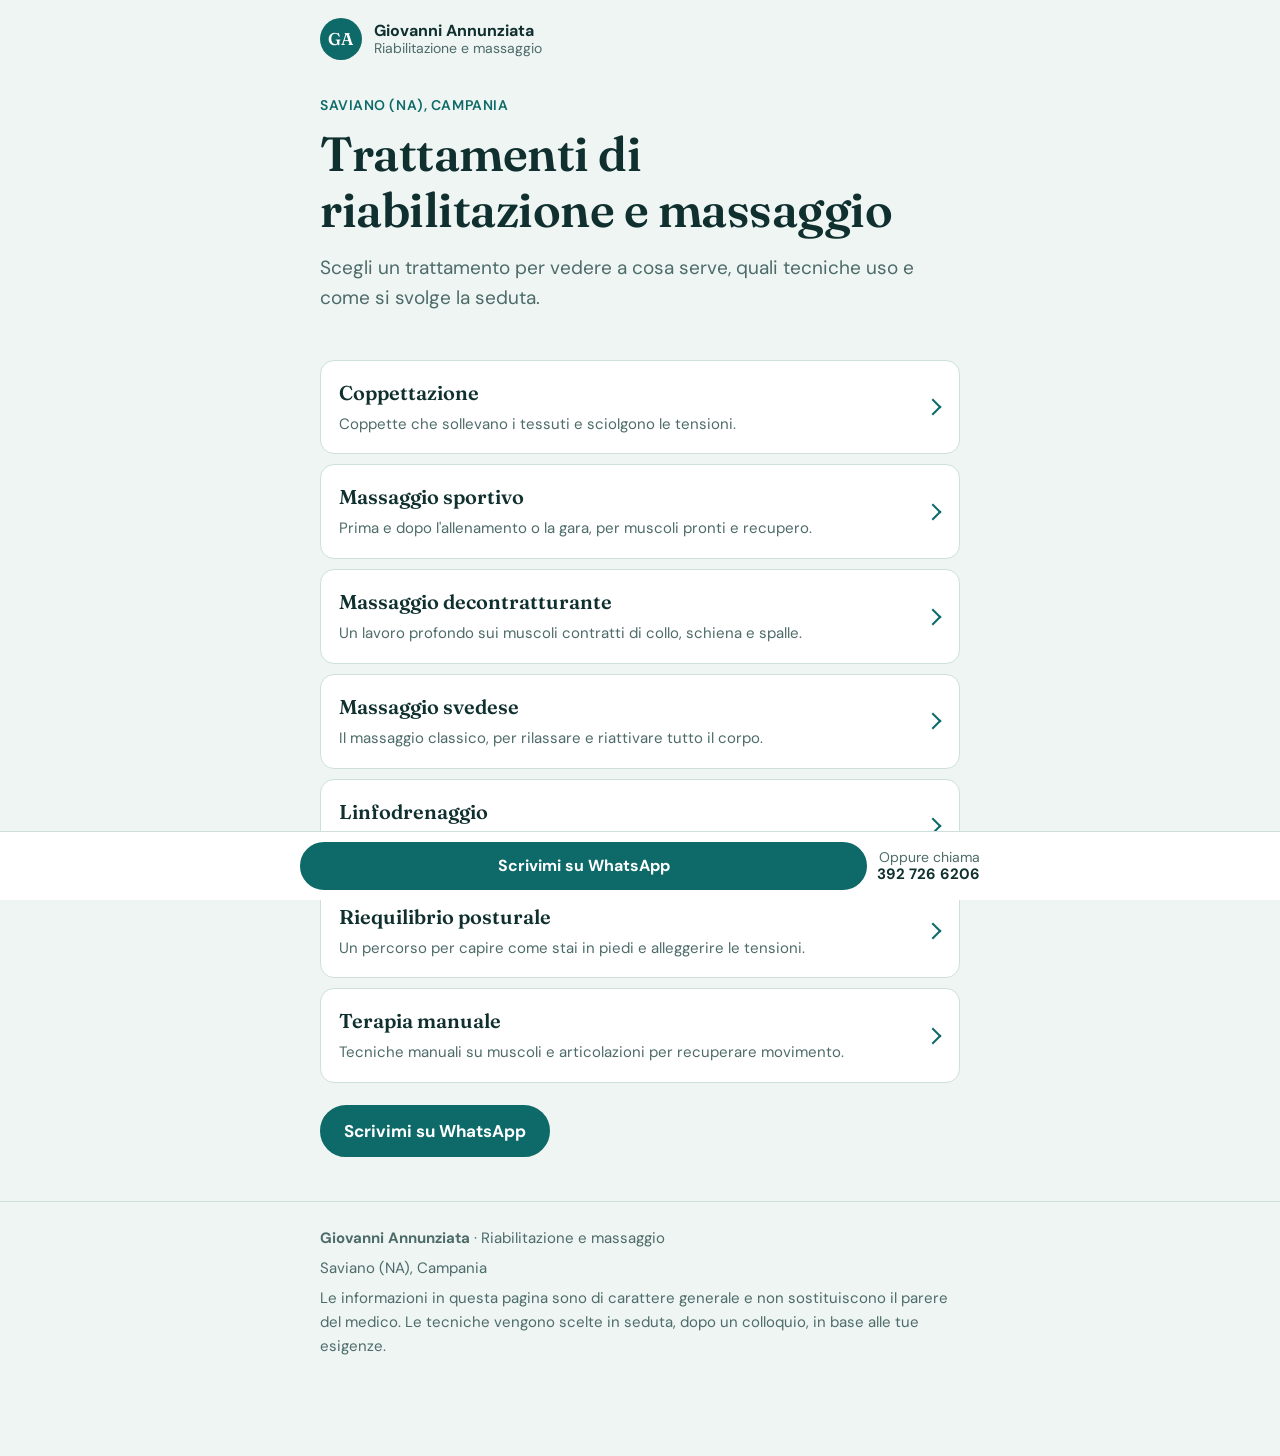
==== index.html @ 7cfac5d9 "Add files via upload" ====
<!DOCTYPE html>
<html lang="it">
<head>
<meta charset="utf-8">
<meta name="viewport" content="width=device-width, initial-scale=1, viewport-fit=cover">
<title>Giovanni Annunziata · Riabilitazione e massaggio</title>
<meta name="description" content="Riabilitazione e massaggio a Saviano (NA), Campania: schede dei trattamenti con tecniche e svolgimento della seduta.">
<meta name="theme-color" content="#0e6a69">
<link rel="preconnect" href="https://fonts.googleapis.com"><link rel="preconnect" href="https://fonts.gstatic.com" crossorigin><link href="https://fonts.googleapis.com/css2?family=DM+Sans:wght@400;600;700&amp;family=Fraunces:opsz,wght@9..144,500;9..144,600&amp;display=swap" rel="stylesheet">
<link rel="stylesheet" href="style.css">
</head>
<body>
<header class="top"><div class="wrap">
  <a class="brand" href="index.html" aria-label="Torna all'elenco dei trattamenti">
    <span class="mark" aria-hidden="true">GA</span>
    <span class="brand-text"><span class="brand-name">Giovanni Annunziata</span><span class="brand-sub">Riabilitazione e massaggio</span></span>
  </a>
</div></header>
<main class="wrap">
<div class="hero">
  <p class="eyebrow">Saviano (NA), Campania</p>
  <h1>Trattamenti di riabilitazione e massaggio</h1>
  <p class="lead">Scegli un trattamento per vedere a cosa serve, quali tecniche uso e come si svolge la seduta.</p>
</div>
<section><nav class="menu" aria-label="Trattamenti"><a href="coppettazione.html"><strong>Coppettazione</strong><span>Coppette che sollevano i tessuti e sciolgono le tensioni.</span></a><a href="massaggio-sportivo.html"><strong>Massaggio sportivo</strong><span>Prima e dopo l&#x27;allenamento o la gara, per muscoli pronti e recupero.</span></a><a href="massaggio-decontratturante.html"><strong>Massaggio decontratturante</strong><span>Un lavoro profondo sui muscoli contratti di collo, schiena e spalle.</span></a><a href="massaggio-svedese.html"><strong>Massaggio svedese</strong><span>Il massaggio classico, per rilassare e riattivare tutto il corpo.</span></a><a href="linfodrenaggio.html"><strong>Linfodrenaggio</strong><span>Manovre leggere e ritmiche per gonfiore e gambe pesanti.</span></a><a href="riequilibrio-posturale.html"><strong>Riequilibrio posturale</strong><span>Un percorso per capire come stai in piedi e alleggerire le tensioni.</span></a><a href="terapia-manuale.html"><strong>Terapia manuale</strong><span>Tecniche manuali su muscoli e articolazioni per recuperare movimento.</span></a></nav><div class="cta"><a class="btn" href="https://wa.me/393927266206?text=Buongiorno%2C%20vorrei%20informazioni%20sui%20trattamenti.">Scrivimi su WhatsApp</a></div></section>
</main>
<footer><div class="wrap">
  <p><strong>Giovanni Annunziata</strong> · Riabilitazione e massaggio</p>
  <p>Saviano (NA), Campania</p>
  <p>Le informazioni in questa pagina sono di carattere generale e non sostituiscono il parere del medico. Le tecniche vengono scelte in seduta, dopo un colloquio, in base alle tue esigenze.</p>
</div></footer>
<div class="dock"><div class="inner">
  <a class="btn" href="https://wa.me/393927266206?text=Buongiorno%2C%20vorrei%20informazioni%20sui%20trattamenti.">Scrivimi su WhatsApp</a>
  <a class="tel" href="tel:+393927266206">Oppure chiama<b>392 726 6206</b></a>
</div></div>
</body>
</html>
---- style.css ----
:root {
  --bg: #eef5f3;
  --surface: #ffffff;
  --ink: #10302f;
  --muted: #4d6b68;
  --accent: #0e6a69;
  --accent-soft: #d9ece8;
  --on-accent: #ffffff;
  --line: #cfe0dc;
  --font-display: "Fraunces", Georgia, "Times New Roman", serif;
  --font-body: "DM Sans", system-ui, -apple-system, "Segoe UI", Roboto, sans-serif;
  color-scheme: light;
}
@media (prefers-color-scheme: dark) {
  :root:not([data-theme="light"]) {
    --bg: #0c1a1a;
    --surface: #132524;
    --ink: #e5f1ee;
    --muted: #9ab6b1;
    --accent: #5cc4b4;
    --accent-soft: #1a3835;
    --on-accent: #08201e;
    --line: #234240;
    color-scheme: dark;
  }
}
:root[data-theme="dark"] {
  --bg: #0c1a1a;
  --surface: #132524;
  --ink: #e5f1ee;
  --muted: #9ab6b1;
  --accent: #5cc4b4;
  --accent-soft: #1a3835;
  --on-accent: #08201e;
  --line: #234240;
  color-scheme: dark;
}
* { box-sizing: border-box; }
html { -webkit-text-size-adjust: 100%; scroll-behavior: smooth; }
body { margin: 0; background: var(--bg); color: var(--ink); font-family: var(--font-body); font-size: 17px; line-height: 1.6; padding-bottom: calc(84px + env(safe-area-inset-bottom)); }
a { color: inherit; }
:focus-visible { outline: 3px solid var(--accent); outline-offset: 3px; border-radius: 6px; }
.wrap { width: 100%; max-width: 680px; margin: 0 auto; padding: 0 20px; }
.top { padding: 18px 0 0; }
.brand { display: flex; align-items: center; gap: 12px; text-decoration: none; }
.mark { width: 42px; height: 42px; border-radius: 50%; background: var(--accent); color: var(--on-accent); display: grid; place-items: center; font-family: var(--font-display); font-weight: 600; font-size: 17px; letter-spacing: .02em; }
.brand-text { display: flex; flex-direction: column; line-height: 1.2; }
.brand-name { font-weight: 700; font-size: 16px; }
.brand-sub { font-size: 14px; color: var(--muted); }
.hero { padding: 34px 0 8px; }
.eyebrow { margin: 0 0 10px; font-size: 14px; font-weight: 600; letter-spacing: .04em; color: var(--accent); text-transform: uppercase; }
h1, h2 { font-family: var(--font-display); font-weight: 600; line-height: 1.15; text-wrap: balance; margin: 0; }
h1 { font-size: clamp(34px, 9vw, 48px); letter-spacing: -.01em; }
h2 { font-size: 26px; margin-bottom: 14px; }
h3 { font-size: 17px; margin: 0 0 4px; }
.lead { font-size: 19px; color: var(--muted); margin: 16px 0 0; max-width: 60ch; }
section { margin-top: 38px; }
.ticks { list-style: none; margin: 0; padding: 0; display: grid; gap: 10px; }
.ticks li { position: relative; padding-left: 32px; }
.ticks li::before { content: ""; position: absolute; left: 0; top: .42em; width: 18px; height: 18px; border-radius: 50%; background: var(--accent-soft); border: 2px solid var(--accent); }
.ticks li::after { content: ""; position: absolute; left: 6px; top: calc(.42em + 4px); width: 4px; height: 8px; border: solid var(--accent); border-width: 0 2px 2px 0; transform: rotate(40deg); }
.cards { display: grid; gap: 12px; }
.card { background: var(--surface); border: 1px solid var(--line); border-radius: 14px; padding: 16px 18px; }
.card p { margin: 0; color: var(--muted); font-size: 16px; }
.steps { list-style: none; margin: 0; padding: 0; display: grid; gap: 16px; counter-reset: s; }
.steps li { position: relative; padding-left: 48px; counter-increment: s; }
.steps li::before { content: counter(s); position: absolute; left: 0; top: -2px; width: 34px; height: 34px; border-radius: 50%; background: var(--accent); color: var(--on-accent); display: grid; place-items: center; font-weight: 700; font-size: 15px; }
.panel { background: var(--accent-soft); border-radius: 14px; padding: 18px 20px; }
.panel h2 { font-size: 22px; margin-bottom: 8px; }
.panel p, .panel ul { margin: 0; }
.panel ul { padding-left: 20px; display: grid; gap: 6px; }
.panel .note { margin-top: 12px; font-size: 16px; color: var(--muted); }
.btn { display: inline-flex; align-items: center; justify-content: center; gap: 8px; min-height: 52px; padding: 0 22px; border-radius: 999px; background: var(--accent); color: var(--on-accent); font-weight: 700; font-size: 17px; text-decoration: none; border: 2px solid var(--accent); }
.btn.ghost { background: transparent; color: var(--accent); }
.btn:active { transform: translateY(1px); }
.cta { display: flex; flex-wrap: wrap; gap: 10px; margin-top: 22px; }
.menu { display: grid; gap: 10px; margin-top: 4px; }
.menu a { display: block; text-decoration: none; background: var(--surface); border: 1px solid var(--line); border-radius: 14px; padding: 16px 52px 16px 18px; position: relative; }
.menu a::after { content: ""; position: absolute; right: 20px; top: 50%; width: 10px; height: 10px; border: solid var(--accent); border-width: 2px 2px 0 0; transform: translateY(-50%) rotate(45deg); }
.menu a:hover { border-color: var(--accent); }
.menu strong { display: block; font-family: var(--font-display); font-size: 20px; font-weight: 600; }
.menu span { color: var(--muted); font-size: 15px; }
.chips { display: flex; flex-wrap: wrap; gap: 8px; }
.chips a { text-decoration: none; font-size: 15px; font-weight: 600; padding: 8px 14px; border-radius: 999px; background: var(--surface); border: 1px solid var(--line); }
.chips a:hover { border-color: var(--accent); }
footer { margin-top: 44px; padding: 24px 0 8px; border-top: 1px solid var(--line); color: var(--muted); font-size: 15px; }
footer p { margin: 0 0 6px; }
.dock { position: fixed; left: 0; right: 0; bottom: 0; z-index: 10; background: var(--surface); border-top: 1px solid var(--line); padding: 10px 16px calc(10px + env(safe-area-inset-bottom)); }
.dock .inner { max-width: 680px; margin: 0 auto; display: flex; gap: 10px; align-items: center; }
.dock .btn { flex: 1; min-height: 48px; font-size: 16px; padding: 0 14px; }
.dock .tel { flex: 0 0 auto; font-size: 14px; color: var(--muted); text-decoration: none; line-height: 1.2; text-align: right; }
.dock .tel b { display: block; color: var(--ink); font-size: 15px; font-variant-numeric: tabular-nums; }
@media (min-width: 640px) {
  body { font-size: 18px; }
  .cards { grid-template-columns: 1fr 1fr; }
}
@media (prefers-reduced-motion: reduce) {
  html { scroll-behavior: auto; }
  .btn:active { transform: none; }
}
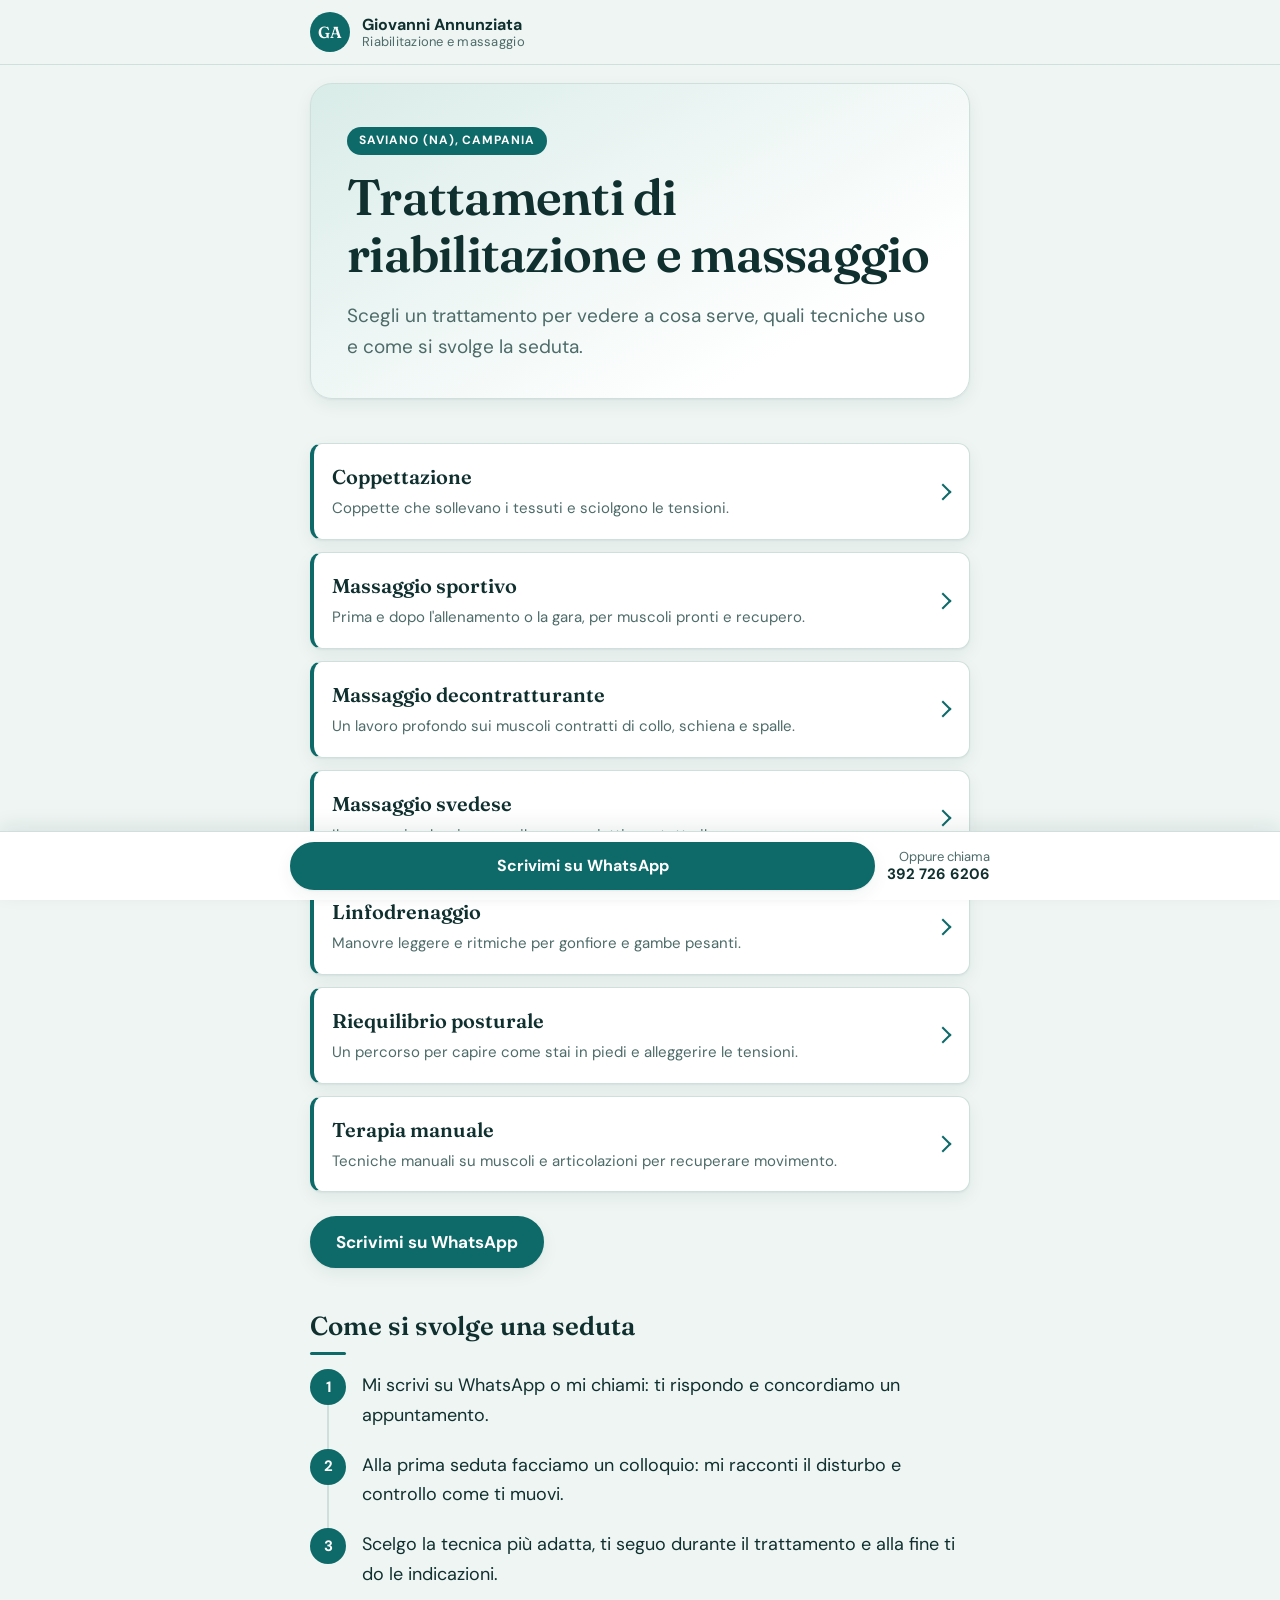
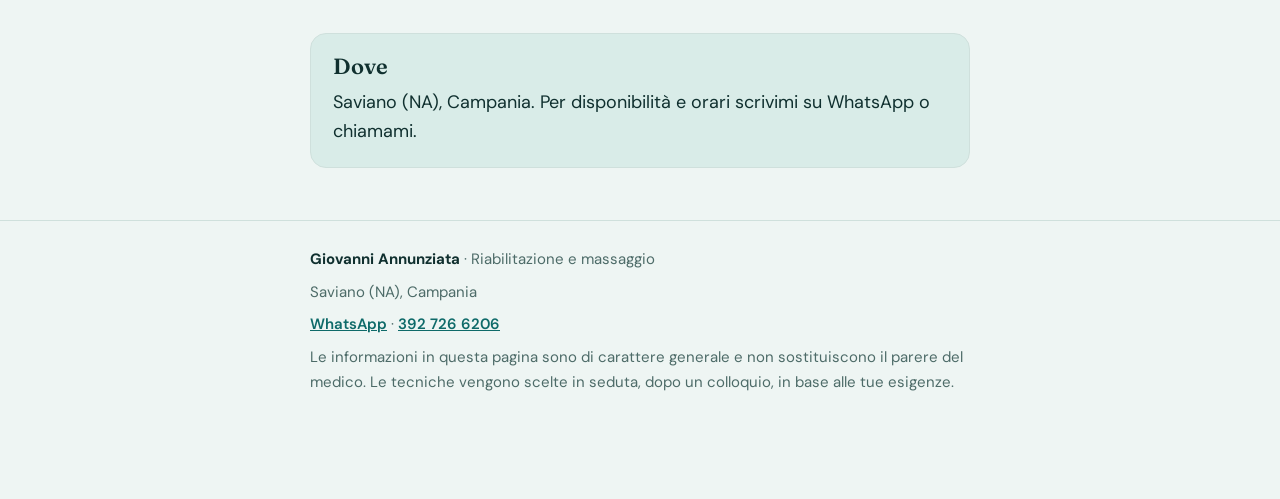
==== commit ad11aa29: "Add files via upload" ====
--- a/index.html
+++ b/index.html
@@ -6,7 +6,13 @@
 <title>Giovanni Annunziata · Riabilitazione e massaggio</title>
 <meta name="description" content="Riabilitazione e massaggio a Saviano (NA), Campania: schede dei trattamenti con tecniche e svolgimento della seduta.">
 <meta name="theme-color" content="#0e6a69">
+<meta property="og:type" content="website">
+<meta property="og:locale" content="it_IT">
+<meta property="og:title" content="Giovanni Annunziata · Riabilitazione e massaggio">
+<meta property="og:description" content="Riabilitazione e massaggio a Saviano (NA), Campania: schede dei trattamenti con tecniche e svolgimento della seduta.">
+<link rel="icon" href="data:image/svg+xml,%3Csvg xmlns='http://www.w3.org/2000/svg' viewBox='0 0 64 64'%3E%3Crect width='64' height='64' rx='32' fill='%230e6a69'/%3E%3Ctext x='32' y='42' font-family='Georgia,serif' font-size='28' font-weight='600' text-anchor='middle' fill='white'%3EGA%3C/text%3E%3C/svg%3E">
 <link rel="preconnect" href="https://fonts.googleapis.com"><link rel="preconnect" href="https://fonts.gstatic.com" crossorigin><link href="https://fonts.googleapis.com/css2?family=DM+Sans:wght@400;600;700&amp;family=Fraunces:opsz,wght@9..144,500;9..144,600&amp;display=swap" rel="stylesheet">
+<script type="application/ld+json">{"@context":"https://schema.org","@type":"LocalBusiness","name":"Giovanni Annunziata","description":"Riabilitazione e massaggio","telephone":"+393927266206","url":"https://annunziatagio.github.io/","address":{"@type":"PostalAddress","addressLocality":"Saviano","addressRegion":"NA","addressCountry":"IT"}}</script>
 <link rel="stylesheet" href="style.css">
 </head>
 <body>
@@ -23,10 +29,13 @@
   <p class="lead">Scegli un trattamento per vedere a cosa serve, quali tecniche uso e come si svolge la seduta.</p>
 </div>
 <section><nav class="menu" aria-label="Trattamenti"><a href="coppettazione.html"><strong>Coppettazione</strong><span>Coppette che sollevano i tessuti e sciolgono le tensioni.</span></a><a href="massaggio-sportivo.html"><strong>Massaggio sportivo</strong><span>Prima e dopo l&#x27;allenamento o la gara, per muscoli pronti e recupero.</span></a><a href="massaggio-decontratturante.html"><strong>Massaggio decontratturante</strong><span>Un lavoro profondo sui muscoli contratti di collo, schiena e spalle.</span></a><a href="massaggio-svedese.html"><strong>Massaggio svedese</strong><span>Il massaggio classico, per rilassare e riattivare tutto il corpo.</span></a><a href="linfodrenaggio.html"><strong>Linfodrenaggio</strong><span>Manovre leggere e ritmiche per gonfiore e gambe pesanti.</span></a><a href="riequilibrio-posturale.html"><strong>Riequilibrio posturale</strong><span>Un percorso per capire come stai in piedi e alleggerire le tensioni.</span></a><a href="terapia-manuale.html"><strong>Terapia manuale</strong><span>Tecniche manuali su muscoli e articolazioni per recuperare movimento.</span></a></nav><div class="cta"><a class="btn" href="https://wa.me/393927266206?text=Buongiorno%2C%20vorrei%20informazioni%20sui%20trattamenti.">Scrivimi su WhatsApp</a></div></section>
+<section><h2>Come si svolge una seduta</h2><ol class="steps"><li>Mi scrivi su WhatsApp o mi chiami: ti rispondo e concordiamo un appuntamento.</li><li>Alla prima seduta facciamo un colloquio: mi racconti il disturbo e controllo come ti muovi.</li><li>Scelgo la tecnica più adatta, ti seguo durante il trattamento e alla fine ti do le indicazioni.</li></ol></section>
+<section><div class="panel"><h2>Dove</h2><p>Saviano (NA), Campania. Per disponibilità e orari scrivimi su WhatsApp o chiamami.</p></div></section>
 </main>
 <footer><div class="wrap">
   <p><strong>Giovanni Annunziata</strong> · Riabilitazione e massaggio</p>
   <p>Saviano (NA), Campania</p>
+  <p class="foot-contact"><a href="https://wa.me/393927266206?text=Buongiorno%2C%20vorrei%20informazioni.">WhatsApp</a> · <a href="tel:+393927266206">392 726 6206</a></p>
   <p>Le informazioni in questa pagina sono di carattere generale e non sostituiscono il parere del medico. Le tecniche vengono scelte in seduta, dopo un colloquio, in base alle tue esigenze.</p>
 </div></footer>
 <div class="dock"><div class="inner">
--- a/style.css
+++ b/style.css
@@ -7,6 +7,7 @@
   --accent-soft: #d9ece8;
   --on-accent: #ffffff;
   --line: #cfe0dc;
+  --shadow: 0 1px 2px rgba(16, 48, 47, .06), 0 6px 18px rgba(16, 48, 47, .06);
   --font-display: "Fraunces", Georgia, "Times New Roman", serif;
   --font-body: "DM Sans", system-ui, -apple-system, "Segoe UI", Roboto, sans-serif;
   color-scheme: light;
@@ -21,6 +22,7 @@
     --accent-soft: #1a3835;
     --on-accent: #08201e;
     --line: #234240;
+    --shadow: 0 1px 2px rgba(0, 0, 0, .3), 0 6px 18px rgba(0, 0, 0, .25);
     color-scheme: dark;
   }
 }
@@ -33,68 +35,85 @@
   --accent-soft: #1a3835;
   --on-accent: #08201e;
   --line: #234240;
+  --shadow: 0 1px 2px rgba(0, 0, 0, .3), 0 6px 18px rgba(0, 0, 0, .25);
   color-scheme: dark;
 }
 * { box-sizing: border-box; }
 html { -webkit-text-size-adjust: 100%; scroll-behavior: smooth; }
-body { margin: 0; background: var(--bg); color: var(--ink); font-family: var(--font-body); font-size: 17px; line-height: 1.6; padding-bottom: calc(84px + env(safe-area-inset-bottom)); }
+body { margin: 0; background: var(--bg); color: var(--ink); font-family: var(--font-body); font-size: 17px; line-height: 1.65; padding-bottom: calc(88px + env(safe-area-inset-bottom)); }
 a { color: inherit; }
 :focus-visible { outline: 3px solid var(--accent); outline-offset: 3px; border-radius: 6px; }
-.wrap { width: 100%; max-width: 680px; margin: 0 auto; padding: 0 20px; }
-.top { padding: 18px 0 0; }
+.wrap { width: 100%; max-width: 700px; margin: 0 auto; padding: 0 20px; }
+.top { position: sticky; top: 0; z-index: 20; padding: 12px 0; background: var(--bg); border-bottom: 1px solid var(--line); }
+@supports (backdrop-filter: blur(8px)) { .top { background: color-mix(in srgb, var(--bg) 85%, transparent); backdrop-filter: blur(10px); } }
 .brand { display: flex; align-items: center; gap: 12px; text-decoration: none; }
-.mark { width: 42px; height: 42px; border-radius: 50%; background: var(--accent); color: var(--on-accent); display: grid; place-items: center; font-family: var(--font-display); font-weight: 600; font-size: 17px; letter-spacing: .02em; }
+.mark { width: 40px; height: 40px; border-radius: 50%; background: var(--accent); color: var(--on-accent); display: grid; place-items: center; font-family: var(--font-display); font-weight: 600; font-size: 16px; letter-spacing: .02em; }
 .brand-text { display: flex; flex-direction: column; line-height: 1.2; }
 .brand-name { font-weight: 700; font-size: 16px; }
-.brand-sub { font-size: 14px; color: var(--muted); }
-.hero { padding: 34px 0 8px; }
-.eyebrow { margin: 0 0 10px; font-size: 14px; font-weight: 600; letter-spacing: .04em; color: var(--accent); text-transform: uppercase; }
+.brand-sub { font-size: 13px; color: var(--muted); letter-spacing: .02em; }
+.back { display: inline-flex; align-items: center; gap: 6px; margin-top: 18px; font-size: 15px; font-weight: 600; color: var(--accent); text-decoration: none; }
+.back::before { content: "\2190"; font-size: 17px; }
+.back:hover { text-decoration: underline; }
+.hero { margin-top: 18px; padding: 30px 22px 28px; border: 1px solid var(--line); border-radius: 22px; background: linear-gradient(150deg, var(--accent-soft) 0%, var(--surface) 78%); box-shadow: var(--shadow); }
+.eyebrow { display: inline-block; margin: 0 0 14px; padding: 4px 12px; border-radius: 999px; background: var(--accent); color: var(--on-accent); font-size: 12px; font-weight: 700; letter-spacing: .08em; text-transform: uppercase; }
 h1, h2 { font-family: var(--font-display); font-weight: 600; line-height: 1.15; text-wrap: balance; margin: 0; }
-h1 { font-size: clamp(34px, 9vw, 48px); letter-spacing: -.01em; }
-h2 { font-size: 26px; margin-bottom: 14px; }
+h1 { font-size: clamp(34px, 9vw, 50px); letter-spacing: -.015em; }
+h2 { font-size: 26px; margin-bottom: 16px; }
+h2::after { content: ""; display: block; width: 36px; height: 3px; margin-top: 10px; border-radius: 2px; background: var(--accent); }
+.panel h2::after { display: none; }
 h3 { font-size: 17px; margin: 0 0 4px; }
 .lead { font-size: 19px; color: var(--muted); margin: 16px 0 0; max-width: 60ch; }
-section { margin-top: 38px; }
-.ticks { list-style: none; margin: 0; padding: 0; display: grid; gap: 10px; }
-.ticks li { position: relative; padding-left: 32px; }
-.ticks li::before { content: ""; position: absolute; left: 0; top: .42em; width: 18px; height: 18px; border-radius: 50%; background: var(--accent-soft); border: 2px solid var(--accent); }
-.ticks li::after { content: ""; position: absolute; left: 6px; top: calc(.42em + 4px); width: 4px; height: 8px; border: solid var(--accent); border-width: 0 2px 2px 0; transform: rotate(40deg); }
+section { margin-top: 44px; }
+.ticks { list-style: none; margin: 0; padding: 0; display: grid; gap: 12px; }
+.ticks li { position: relative; padding-left: 34px; }
+.ticks li::before { content: ""; position: absolute; left: 0; top: .4em; width: 20px; height: 20px; border-radius: 50%; background: var(--accent-soft); border: 2px solid var(--accent); }
+.ticks li::after { content: ""; position: absolute; left: 7px; top: calc(.4em + 4px); width: 4px; height: 8px; border: solid var(--accent); border-width: 0 2px 2px 0; transform: rotate(40deg); }
 .cards { display: grid; gap: 12px; }
-.card { background: var(--surface); border: 1px solid var(--line); border-radius: 14px; padding: 16px 18px; }
+.card { background: var(--surface); border: 1px solid var(--line); border-left: 4px solid var(--accent); border-radius: 12px; padding: 16px 18px; box-shadow: var(--shadow); }
 .card p { margin: 0; color: var(--muted); font-size: 16px; }
-.steps { list-style: none; margin: 0; padding: 0; display: grid; gap: 16px; counter-reset: s; }
-.steps li { position: relative; padding-left: 48px; counter-increment: s; }
-.steps li::before { content: counter(s); position: absolute; left: 0; top: -2px; width: 34px; height: 34px; border-radius: 50%; background: var(--accent); color: var(--on-accent); display: grid; place-items: center; font-weight: 700; font-size: 15px; }
-.panel { background: var(--accent-soft); border-radius: 14px; padding: 18px 20px; }
+.steps { list-style: none; margin: 0; padding: 0; display: grid; gap: 20px; counter-reset: s; }
+.steps li { position: relative; padding-left: 52px; counter-increment: s; }
+.steps li::before { content: counter(s); position: absolute; left: 0; top: -2px; z-index: 1; width: 36px; height: 36px; border-radius: 50%; background: var(--accent); color: var(--on-accent); display: grid; place-items: center; font-weight: 700; font-size: 15px; }
+.steps li:not(:last-child)::after { content: ""; position: absolute; left: 17px; top: 34px; bottom: -20px; width: 2px; background: var(--line); }
+.panel { background: var(--accent-soft); border: 1px solid var(--line); border-radius: 16px; padding: 20px 22px; }
 .panel h2 { font-size: 22px; margin-bottom: 8px; }
 .panel p, .panel ul { margin: 0; }
 .panel ul { padding-left: 20px; display: grid; gap: 6px; }
-.panel .note { margin-top: 12px; font-size: 16px; color: var(--muted); }
-.btn { display: inline-flex; align-items: center; justify-content: center; gap: 8px; min-height: 52px; padding: 0 22px; border-radius: 999px; background: var(--accent); color: var(--on-accent); font-weight: 700; font-size: 17px; text-decoration: none; border: 2px solid var(--accent); }
-.btn.ghost { background: transparent; color: var(--accent); }
+.panel .note { margin-top: 14px; padding-top: 14px; border-top: 1px solid var(--line); font-size: 16px; color: var(--muted); }
+.btn { display: inline-flex; align-items: center; justify-content: center; gap: 8px; min-height: 52px; padding: 0 24px; border-radius: 999px; background: var(--accent); color: var(--on-accent); font-weight: 700; font-size: 17px; text-decoration: none; border: 2px solid var(--accent); box-shadow: var(--shadow); transition: filter .15s ease, transform .15s ease; }
+.btn:hover { filter: brightness(1.08); }
+.btn.ghost { background: transparent; color: var(--accent); box-shadow: none; }
 .btn:active { transform: translateY(1px); }
-.cta { display: flex; flex-wrap: wrap; gap: 10px; margin-top: 22px; }
-.menu { display: grid; gap: 10px; margin-top: 4px; }
-.menu a { display: block; text-decoration: none; background: var(--surface); border: 1px solid var(--line); border-radius: 14px; padding: 16px 52px 16px 18px; position: relative; }
+.cta { display: flex; flex-wrap: wrap; gap: 10px; margin-top: 24px; }
+.menu { display: grid; gap: 12px; margin-top: 4px; }
+.menu a { display: block; text-decoration: none; background: var(--surface); border: 1px solid var(--line); border-left: 4px solid var(--accent); border-radius: 12px; padding: 16px 52px 16px 18px; position: relative; box-shadow: var(--shadow); transition: transform .15s ease, border-color .15s ease; }
 .menu a::after { content: ""; position: absolute; right: 20px; top: 50%; width: 10px; height: 10px; border: solid var(--accent); border-width: 2px 2px 0 0; transform: translateY(-50%) rotate(45deg); }
-.menu a:hover { border-color: var(--accent); }
+.menu a:hover { transform: translateY(-2px); border-color: var(--accent); }
 .menu strong { display: block; font-family: var(--font-display); font-size: 20px; font-weight: 600; }
 .menu span { color: var(--muted); font-size: 15px; }
 .chips { display: flex; flex-wrap: wrap; gap: 8px; }
-.chips a { text-decoration: none; font-size: 15px; font-weight: 600; padding: 8px 14px; border-radius: 999px; background: var(--surface); border: 1px solid var(--line); }
-.chips a:hover { border-color: var(--accent); }
-footer { margin-top: 44px; padding: 24px 0 8px; border-top: 1px solid var(--line); color: var(--muted); font-size: 15px; }
-footer p { margin: 0 0 6px; }
-.dock { position: fixed; left: 0; right: 0; bottom: 0; z-index: 10; background: var(--surface); border-top: 1px solid var(--line); padding: 10px 16px calc(10px + env(safe-area-inset-bottom)); }
-.dock .inner { max-width: 680px; margin: 0 auto; display: flex; gap: 10px; align-items: center; }
+.chips a { text-decoration: none; font-size: 15px; font-weight: 600; padding: 9px 15px; border-radius: 999px; background: var(--surface); border: 1px solid var(--line); transition: border-color .15s ease, color .15s ease; }
+.chips a:hover { border-color: var(--accent); color: var(--accent); }
+footer { margin-top: 52px; padding: 26px 0 8px; border-top: 1px solid var(--line); color: var(--muted); font-size: 15px; }
+footer p { margin: 0 0 8px; }
+footer strong { color: var(--ink); }
+.foot-contact a { font-weight: 600; color: var(--accent); }
+.dock { position: fixed; left: 0; right: 0; bottom: 0; z-index: 30; background: var(--surface); border-top: 1px solid var(--line); box-shadow: 0 -6px 18px rgba(16, 48, 47, .08); padding: 10px 16px calc(10px + env(safe-area-inset-bottom)); }
+.dock .inner { max-width: 700px; margin: 0 auto; display: flex; gap: 12px; align-items: center; }
 .dock .btn { flex: 1; min-height: 48px; font-size: 16px; padding: 0 14px; }
-.dock .tel { flex: 0 0 auto; font-size: 14px; color: var(--muted); text-decoration: none; line-height: 1.2; text-align: right; }
+.dock .tel { flex: 0 0 auto; font-size: 13px; color: var(--muted); text-decoration: none; line-height: 1.25; text-align: right; }
 .dock .tel b { display: block; color: var(--ink); font-size: 15px; font-variant-numeric: tabular-nums; }
 @media (min-width: 640px) {
   body { font-size: 18px; }
   .cards { grid-template-columns: 1fr 1fr; }
+  .hero { padding: 40px 36px 36px; }
 }
 @media (prefers-reduced-motion: reduce) {
   html { scroll-behavior: auto; }
-  .btn:active { transform: none; }
+  .btn, .menu a, .chips a { transition: none; }
+  .btn:active, .menu a:hover { transform: none; }
 }
+@media print {
+  .dock, .top { position: static; }
+  .dock { display: none; }
+}
